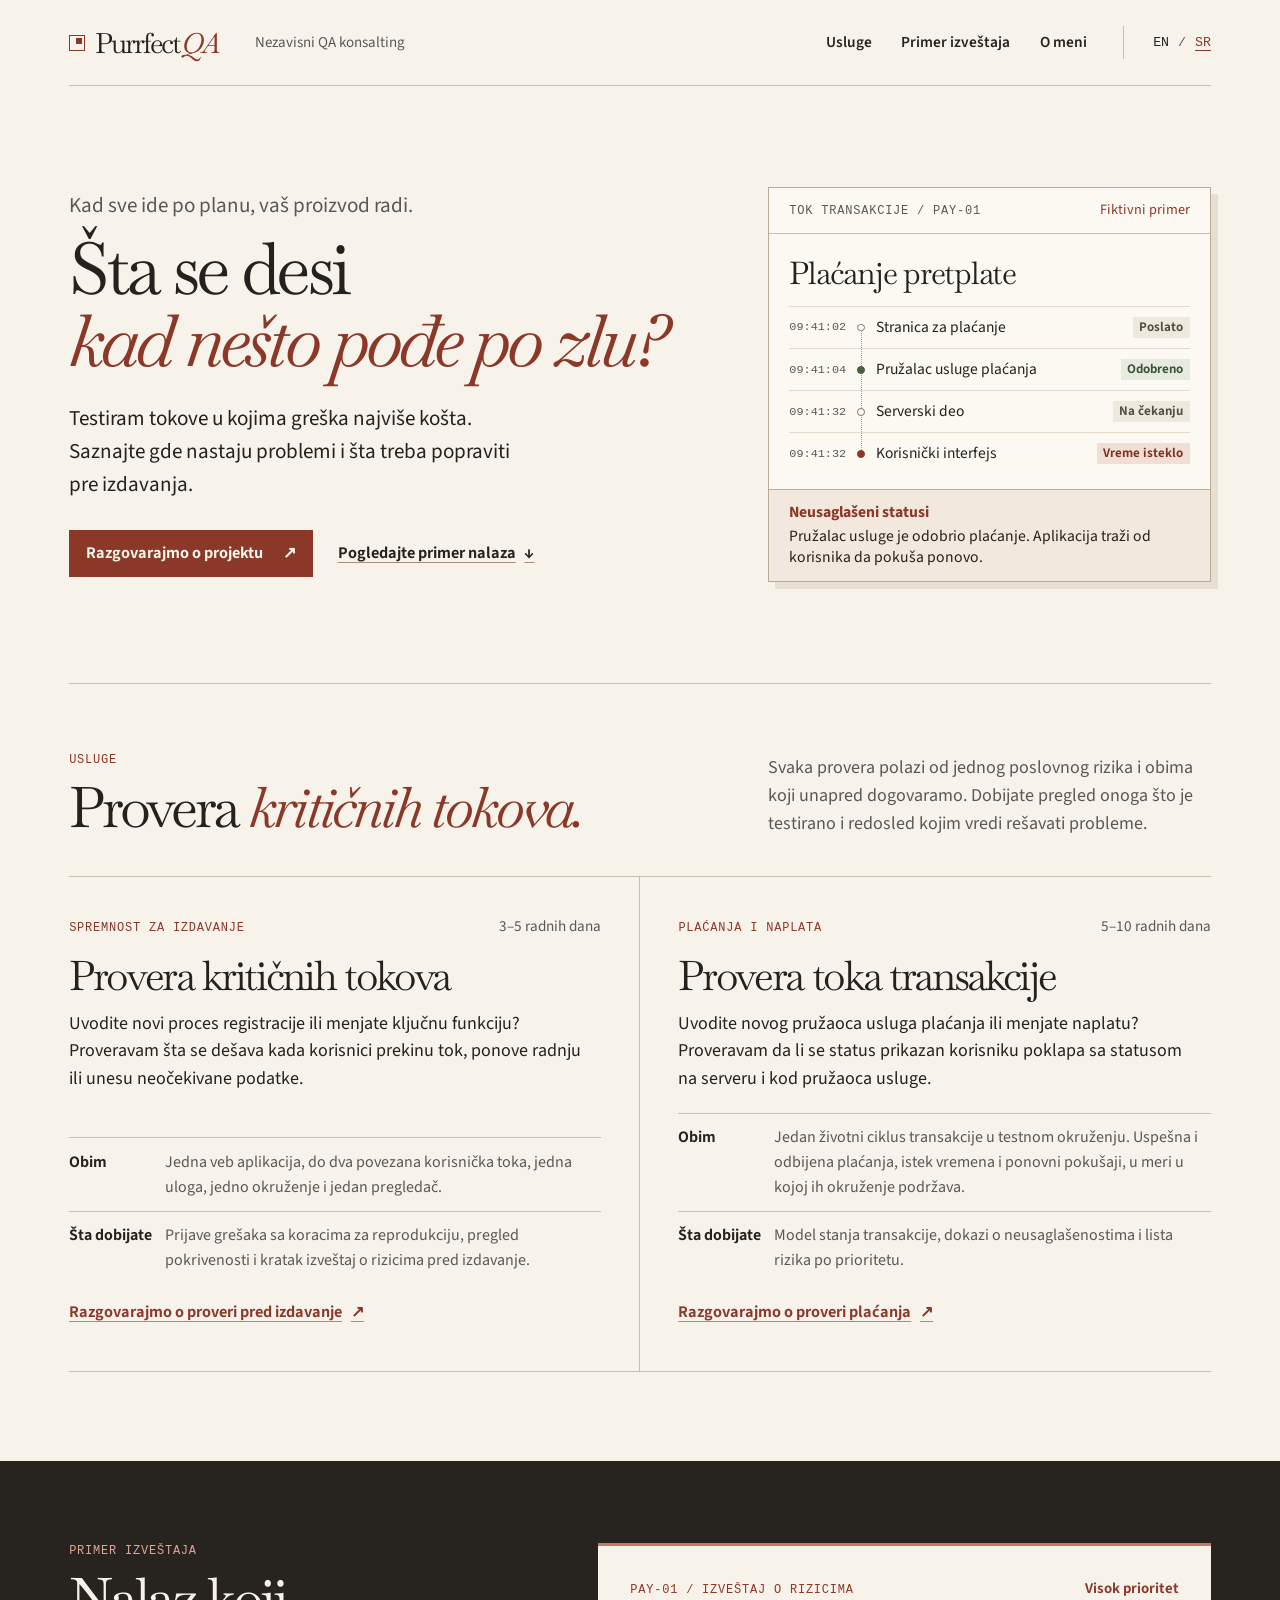
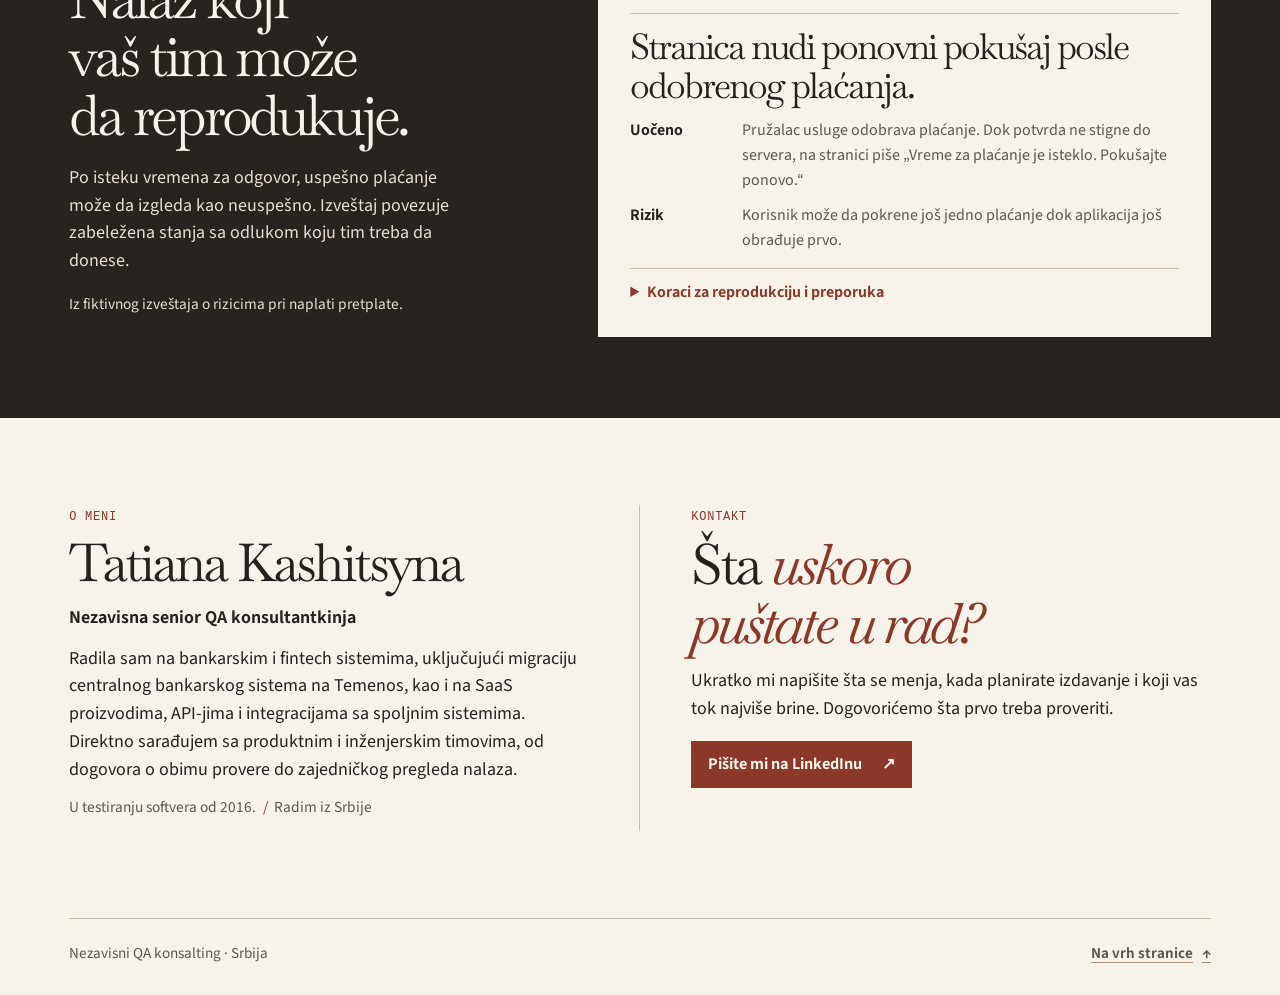
==== sr/index.html @ 5a4dff23 "Launch bilingual Purrfect QA site" ====
<!doctype html>
<html lang="sr-Latn">
<head>
  <meta charset="utf-8">
  <meta name="viewport" content="width=device-width, initial-scale=1">
  <meta name="description" content="Nezavisno testiranje veb aplikacija, plaćanja i integracija. Revizija kritičnih tokova i provera transakcija pred izdavanje.">
  <meta name="theme-color" content="#f7f3ea">
  <title>Purrfect QA — Nezavisni QA konsalting | Tatiana Kashitsyna</title>
  <link rel="canonical" href="https://purrfectqa.github.io/sr/">
  <link rel="alternate" hreflang="en" href="https://purrfectqa.github.io/">
  <link rel="alternate" hreflang="sr-Latn" href="https://purrfectqa.github.io/sr/">
  <link rel="alternate" hreflang="x-default" href="https://purrfectqa.github.io/">
  <meta property="og:type" content="website">
  <meta property="og:site_name" content="Purrfect QA">
  <meta property="og:title" content="Purrfect QA — Nezavisni QA konsalting | Tatiana Kashitsyna">
  <meta property="og:description" content="Nezavisno testiranje veb aplikacija, plaćanja i integracija. Revizija kritičnih tokova i provera transakcija pred izdavanje.">
  <meta property="og:url" content="https://purrfectqa.github.io/sr/">
  <meta property="og:image" content="https://purrfectqa.github.io/assets/share-sr.png">
  <meta property="og:image:width" content="1200">
  <meta property="og:image:height" content="630">
  <meta property="og:image:alt" content="Purrfect QA i primer toka transakcije">
  <link rel="icon" href="../assets/favicon.png" type="image/png">
  <link rel="stylesheet" href="../assets/site.css">
</head>
<body id="top">
  <a class="skip-link" href="#main">Pređi na sadržaj</a>
  <header class="site-header frame">
    <a class="brand" href="../"><span class="mark" aria-hidden="true"></span>Purrfect<span class="wordmark-qa">QA</span></a>
    <p class="header-tag">Nezavisni QA konsalting</p>
    <nav class="main-nav" aria-label="Glavna navigacija">
      <a href="#services">Usluge</a>
      <a href="#sample">Primer izveštaja</a>
      <a href="#about">O meni</a>
    </nav>
    <nav class="languages" aria-label="Jezik">
      <a href="../" hreflang="en" lang="en" aria-label="English">EN</a>
      <span aria-hidden="true">/</span>
      <a href="./" hreflang="sr-Latn" lang="sr-Latn" aria-label="Srpski" aria-current="page">SR</a>
    </nav>
  </header>

  <main id="main">
    <section class="hero frame" aria-labelledby="hero-title">
      <div class="hero-copy">
        <p class="hero-lead">Kad sve ide po planu, vaš proizvod radi.</p>
        <h1 id="hero-title">Šta se desi <em>kad nešto pođe po&nbsp;zlu?</em></h1>
        <p class="hero-intro">Testiram tokove u kojima greška najviše košta. Saznajte gde nastaju problemi i šta treba popraviti pre izdavanja.</p>
        <div class="hero-actions">
          <a class="button" href="#contact">Razgovarajmo o projektu <span aria-hidden="true">↗</span></a>
          <a class="text-link" href="#sample">Pogledajte primer nalaza <span aria-hidden="true">↓</span></a>
        </div>
      </div>
      <figure class="trace">
        <figcaption class="trace-cap">
          <span class="eyebrow">Tok transakcije <span aria-hidden="true">/</span> PAY-01</span>
          <span class="trace-demo">Fiktivni primer</span>
        </figcaption>
        <div class="trace-body">
          <p class="trace-title">Plaćanje pretplate</p>
          <ol class="trace-events">
            <li>
              <time>09:41:02</time>
              <span class="trace-dot neutral" aria-hidden="true"></span>
              <span class="trace-actor">Stranica za plaćanje</span>
              <span class="trace-status neutral">Poslato</span>
            </li>
            <li>
              <time>09:41:04</time>
              <span class="trace-dot settled" aria-hidden="true"></span>
              <span class="trace-actor">Pružalac usluge plaćanja</span>
              <span class="trace-status settled">Odobreno</span>
            </li>
            <li>
              <time>09:41:32</time>
              <span class="trace-dot neutral" aria-hidden="true"></span>
              <span class="trace-actor">Serverski deo</span>
              <span class="trace-status neutral">Na čekanju</span>
            </li>
            <li>
              <time>09:41:32</time>
              <span class="trace-dot flagged" aria-hidden="true"></span>
              <span class="trace-actor">Korisnički interfejs</span>
              <span class="trace-status flagged">Vreme isteklo</span>
            </li>
          </ol>
        </div>
        <div class="trace-result">
          <strong>Neusaglašeni statusi</strong>
          <span>Pružalac usluge je odobrio plaćanje. Aplikacija traži od korisnika da pokuša ponovo.</span>
        </div>
      </figure>
    </section>

    <section class="services frame" id="services" aria-labelledby="services-title">
      <div class="section-opening">
        <div>
          <p class="eyebrow">Usluge</p>
          <h2 id="services-title">Provera <em>kritičnih tokova.</em></h2>
        </div>
        <p>Svaka provera polazi od jednog poslovnog rizika i obima koji unapred dogovaramo. Dobijate pregled onoga što je testirano i redosled kojim vredi rešavati probleme.</p>
      </div>
      <div class="offers">
        <article class="offer">
          <div class="offer-meta">
            <span class="eyebrow">Spremnost za izdavanje</span>
            <span class="turnaround">3–5 radnih dana</span>
          </div>
          <h3>Provera kritičnih tokova</h3>
          <p class="offer-lead">Uvodite novi proces registracije ili menjate ključnu funkciju? Proveravam šta se dešava kada korisnici prekinu tok, ponove radnju ili unesu neočekivane podatke.</p>
          <dl>
            <div><dt>Obim</dt><dd>Jedna veb aplikacija, do dva povezana korisnička toka, jedna uloga, jedno okruženje i jedan pregledač.</dd></div>
            <div><dt>Šta dobijate</dt><dd>Prijave grešaka sa koracima za reprodukciju, pregled pokrivenosti i kratak izveštaj o rizicima pred izdavanje.</dd></div>
          </dl>
          <a class="text-link" href="#contact">Razgovarajmo o proveri pred izdavanje <span aria-hidden="true">↗</span></a>
        </article>
        <article class="offer">
          <div class="offer-meta">
            <span class="eyebrow">Plaćanja i naplata</span>
            <span class="turnaround">5–10 radnih dana</span>
          </div>
          <h3>Provera toka transakcije</h3>
          <p class="offer-lead">Uvodite novog pružaoca usluga plaćanja ili menjate naplatu? Proveravam da li se status prikazan korisniku poklapa sa statusom na serveru i kod pružaoca usluge.</p>
          <dl>
            <div><dt>Obim</dt><dd>Jedan životni ciklus transakcije u testnom okruženju. Uspešna i odbijena plaćanja, istek vremena i ponovni pokušaji, u meri u kojoj ih okruženje podržava.</dd></div>
            <div><dt>Šta dobijate</dt><dd>Model stanja transakcije, dokazi o neusaglašenostima i lista rizika po prioritetu.</dd></div>
          </dl>
          <a class="text-link" href="#contact">Razgovarajmo o proveri plaćanja <span aria-hidden="true">↗</span></a>
        </article>
      </div>
    </section>

    <section class="sample" id="sample" aria-labelledby="sample-title">
      <div class="sample-grid frame">
        <div class="sample-copy">
          <p class="eyebrow">Primer izveštaja</p>
          <h2 id="sample-title">Nalaz koji vaš tim može da reprodukuje.</h2>
          <p>Po isteku vremena za odgovor, uspešno plaćanje može da izgleda kao neuspešno. Izveštaj povezuje zabeležena stanja sa odlukom koju tim treba da donese.</p>
          <p class="sample-note">Iz fiktivnog izveštaja o rizicima pri naplati pretplate.</p>
        </div>
        <article class="report" aria-labelledby="defect-title">
          <div class="report-meta">
            <span class="eyebrow">PAY-01 <span aria-hidden="true">/</span> Izveštaj o rizicima</span>
            <span class="severity">Visok prioritet</span>
          </div>
          <h3 id="defect-title">Stranica nudi ponovni pokušaj posle odobrenog plaćanja.</h3>
          <dl class="report-facts">
            <div><dt>Uočeno</dt><dd>Pružalac usluge odobrava plaćanje. Dok potvrda ne stigne do servera, na stranici piše „Vreme za plaćanje je isteklo. Pokušajte ponovo.“</dd></div>
            <div><dt>Rizik</dt><dd>Korisnik može da pokrene još jedno plaćanje dok aplikacija još obrađuje prvo.</dd></div>
          </dl>
          <details>
            <summary>Koraci za reprodukciju i preporuka</summary>
            <ol>
              <li>U testnom okruženju pokrenite plaćanje pretplate.</li>
              <li>Simulirajte odobrenje plaćanja i zadržite potvrdu kod pružaoca usluge dok na stranici za plaćanje ne istekne vreme za odgovor.</li>
              <li>Pre nego što potvrda stigne, uporedite status kod pružaoca usluge, status na serveru i poruku na stranici za plaćanje.</li>
            </ol>
            <dl class="report-facts">
              <div><dt>Očekivano ponašanje</dt><dd>Prikažite status „Na čekanju“ dok se ne potvrdi ishod plaćanja. Proverite postojeći pokušaj pre nego što korisniku ponudite novi.</dd></div>
              <div><dt>Granice provere</dt><dd>U ovom primeru provera dvostruke naplate bila je van obima testiranja.</dd></div>
            </dl>
          </details>
        </article>
      </div>
    </section>

    <div class="closing frame">
      <section class="about" id="about" aria-labelledby="about-title">
        <p class="eyebrow">O meni</p>
        <h2 id="about-title">Tatiana Kashitsyna</h2>
        <p class="role">Nezavisna senior QA konsultantkinja</p>
        <p>Radila sam na bankarskim i fintech sistemima, uključujući migraciju centralnog bankarskog sistema na Temenos, kao i na SaaS proizvodima, API-jima i integracijama sa spoljnim sistemima. Direktno sarađujem sa produktnim i inženjerskim timovima, od dogovora o obimu provere do zajedničkog pregleda nalaza.</p>
        <p class="bio-meta">U testiranju softvera od 2016. <span aria-hidden="true">/</span> Radim iz Srbije</p>
      </section>
      <section class="contact" id="contact" aria-labelledby="contact-title">
        <p class="eyebrow">Kontakt</p>
        <h2 id="contact-title">Šta <em>uskoro puštate u rad?</em></h2>
        <p>Ukratko mi napišite šta se menja, kada planirate izdavanje i koji vas tok najviše brine. Dogovorićemo šta prvo treba proveriti.</p>
        <a class="button" href="https://www.linkedin.com/in/panipanda/">Pišite mi na LinkedInu <span aria-hidden="true">↗</span></a>
      </section>
    </div>
  </main>

  <footer class="site-footer frame">
    <span>Nezavisni QA konsalting · Srbija</span>
    <a class="text-link" href="#top">Na vrh stranice <span aria-hidden="true">↑</span></a>
  </footer>
</body>
</html>
---- assets/site.css ----
@font-face {
  font-family: "Baskervville";
  src: url("fonts/baskervville-latin.woff2") format("woff2");
  font-style: normal;
  font-weight: 400;
  font-display: swap;
  unicode-range: U+0000-00FF, U+0131, U+0152-0153, U+02BB-02BC, U+02C6, U+02DA, U+02DC, U+0304, U+0308, U+0329, U+2000-206F, U+20AC, U+2122, U+2191, U+2193, U+2212, U+2215, U+FEFF, U+FFFD;
}

@font-face {
  font-family: "Baskervville";
  src: url("fonts/baskervville-extended.woff2") format("woff2");
  font-style: normal;
  font-weight: 400;
  font-display: swap;
  unicode-range: U+0100-02BA, U+02BD-02C5, U+02C7-02CC, U+02CE-02D7, U+02DD-02FF, U+0304, U+0308, U+0329, U+1D00-1DBF, U+1E00-1E9F, U+1EF2-1EFF, U+2020, U+20A0-20AB, U+20AD-20C4, U+2113, U+2C60-2C7F, U+A720-A7FF;
}

@font-face {
  font-family: "Baskervville";
  src: url("fonts/baskervville-italic-latin.woff2") format("woff2");
  font-style: italic;
  font-weight: 400;
  font-display: swap;
  unicode-range: U+0000-00FF, U+0131, U+0152-0153, U+02BB-02BC, U+02C6, U+02DA, U+02DC, U+0304, U+0308, U+0329, U+2000-206F, U+20AC, U+2122, U+2191, U+2193, U+2212, U+2215, U+FEFF, U+FFFD;
}

@font-face {
  font-family: "Baskervville";
  src: url("fonts/baskervville-italic-extended.woff2") format("woff2");
  font-style: italic;
  font-weight: 400;
  font-display: swap;
  unicode-range: U+0100-02BA, U+02BD-02C5, U+02C7-02CC, U+02CE-02D7, U+02DD-02FF, U+0304, U+0308, U+0329, U+1D00-1DBF, U+1E00-1E9F, U+1EF2-1EFF, U+2020, U+20A0-20AB, U+20AD-20C4, U+2113, U+2C60-2C7F, U+A720-A7FF;
}

@font-face {
  font-family: "Source Sans 3";
  src: url("fonts/source-sans-3-latin.woff2") format("woff2");
  font-style: normal;
  font-weight: 400 700;
  font-display: swap;
  unicode-range: U+0000-00FF, U+0131, U+0152-0153, U+02BB-02BC, U+02C6, U+02DA, U+02DC, U+0304, U+0308, U+0329, U+2000-206F, U+20AC, U+2122, U+2191, U+2193, U+2212, U+2215, U+FEFF, U+FFFD;
}

@font-face {
  font-family: "Source Sans 3";
  src: url("fonts/source-sans-3-extended.woff2") format("woff2");
  font-style: normal;
  font-weight: 400 700;
  font-display: swap;
  unicode-range: U+0100-02BA, U+02BD-02C5, U+02C7-02CC, U+02CE-02D7, U+02DD-02FF, U+0304, U+0308, U+0329, U+1D00-1DBF, U+1E00-1E9F, U+1EF2-1EFF, U+2020, U+20A0-20AB, U+20AD-20C4, U+2113, U+2C60-2C7F, U+A720-A7FF;
}

:root {
  color-scheme: light;
  --paper: #f7f3ea;
  --ink: #25211e;
  --muted: #5e574f;
  --line: #c9bfb0;
  --rust: #8c3829;
  --rust-hover: #6d281d;
  --dark: #27231f;
  --serif: "Baskervville", Georgia, serif;
  --sans: "Source Sans 3", "Segoe UI", sans-serif;
  --mono: Consolas, "Liberation Mono", monospace;
  --gutter: clamp(1.25rem, 5.4vw, 6rem);
}

* { box-sizing: border-box; }

body {
  margin: 0;
  background: var(--paper);
  color: var(--ink);
  font: 1.125rem / 1.54 var(--sans);
}

h1, h2, h3, p, ol, dl, dd, figure { margin: 0; }
a { color: inherit; }
a:focus-visible, summary:focus-visible {
  outline: 2px solid currentColor;
  outline-offset: 4px;
}

::selection {
  background: #e6c2b2;
  color: var(--ink);
}

.frame {
  width: min(calc(100% - 2 * var(--gutter)), 78rem);
  margin-inline: auto;
}

.skip-link {
  position: absolute;
  z-index: 2;
  top: 0.5rem;
  left: 0.5rem;
  padding: 0.5rem 0.85rem;
  background: var(--paper);
  transform: translateY(-150%);
}

.skip-link:focus { transform: translateY(0); }

.site-header {
  min-height: 5.4rem;
  display: flex;
  align-items: center;
  gap: clamp(1rem, 2.8vw, 2.75rem);
  border-bottom: 1px solid var(--line);
}

.brand {
  display: inline-flex;
  align-items: center;
  gap: 0.4rem;
  padding-block: 0.3rem;
  text-decoration: none;
  white-space: nowrap;
  font: 400 1.75rem / 1 var(--serif);
  letter-spacing: -0.065em;
}

.wordmark-qa {
  margin-left: -0.2rem;
  color: var(--rust);
  font-style: italic;
}

.mark {
  width: 1rem;
  height: 1rem;
  margin-right: 0.2rem;
  border: 1px solid var(--rust);
  position: relative;
}

.mark::before {
  content: "";
  position: absolute;
  width: 0.38rem;
  height: 0.38rem;
  top: 0.14rem;
  right: 0.14rem;
  background: var(--rust);
}

.header-tag {
  color: var(--muted);
  font-size: 0.94rem;
  white-space: nowrap;
}

.main-nav, .languages {
  display: flex;
  align-items: center;
  gap: clamp(0.7rem, 2.3vw, 2rem);
  font-size: 0.96rem;
  font-weight: 600;
}

.main-nav { margin-left: auto; }
.main-nav a, .languages a {
  display: inline-block;
  text-decoration: none;
  padding-block: 0.48rem;
}

.main-nav a:hover, .languages a:hover { text-decoration: underline; }
.languages {
  padding-inline-start: clamp(0.75rem, 2.3vw, 2rem);
  border-left: 1px solid var(--line);
  gap: 0.56rem;
  font: 400 0.83rem / 1.3 var(--mono);
}

.languages span { color: var(--muted); }
.languages [aria-current] {
  color: var(--rust);
  text-decoration: underline;
  text-underline-offset: 0.28em;
  text-decoration-thickness: 1px;
}

.hero {
  display: grid;
  grid-template-columns: minmax(0, 1.45fr) minmax(0, 1fr);
  align-items: center;
  gap: clamp(1.75rem, 4.5vw, 4.7rem);
  padding-block: clamp(4.25rem, 7.85vw, 7.75rem);
}

.hero-lead {
  color: var(--muted);
  font-size: clamp(1.05rem, 1.65vw, 1.33rem);
  line-height: 1.3;
  margin-bottom: 0.85rem;
}

h1, h2, h3 {
  font-family: var(--serif);
  font-weight: 400;
  letter-spacing: -0.057em;
}

h1 {
  font-size: clamp(3.4rem, 6.6vw, 6.05rem);
  line-height: 0.99;
}

h1 em { display: block; }
h1 em, h2 em { color: var(--rust); }

[lang="sr-Latn"] h1 {
  font-size: clamp(3.25rem, 5.65vw, 5.2rem);
  text-wrap: balance;
}

.hero-intro {
  max-width: 28rem;
  margin-top: 1.65rem;
  font-size: clamp(1.12rem, 1.65vw, 1.33rem);
}

.hero-actions {
  display: flex;
  align-items: center;
  flex-wrap: wrap;
  gap: 0.65rem 1.55rem;
  margin-top: 1.85rem;
}

.button, .text-link {
  font-size: 1.02rem;
  font-weight: 650;
}

.button {
  display: inline-flex;
  align-items: baseline;
  justify-content: space-between;
  gap: 1.3rem;
  padding: 0.7rem 1.03rem;
  background: var(--rust);
  color: #fff9ef;
  text-decoration: none;
}

.button:hover { background: var(--rust-hover); }
.button:focus-visible { outline-color: var(--rust); }

.text-link {
  display: inline-flex;
  align-items: baseline;
  gap: 0.55rem;
  padding-block: 0.45rem;
  text-underline-offset: 0.24em;
  text-decoration-color: #aa8c7b;
}

.text-link:hover {
  color: var(--rust);
  text-decoration-color: currentColor;
}

.eyebrow {
  color: var(--rust);
  font: 400 0.75rem / 1.42 var(--mono);
  letter-spacing: 0.065em;
  text-transform: uppercase;
}

.trace {
  border: 1px solid #b9aa97;
  background: #fcf9f2;
  box-shadow: 7px 7px 0 #e8dfd0;
}

.trace-cap, .report-meta {
  display: flex;
  justify-content: space-between;
  align-items: baseline;
  gap: 0.6rem;
}

.trace-cap {
  padding: 0.72rem 1.25rem;
  border-bottom: 1px solid var(--line);
}

.trace-cap .eyebrow { color: var(--muted); }
.trace-demo {
  color: var(--rust);
  font-size: 0.89rem;
  text-align: right;
  white-space: nowrap;
}

.trace-body { padding: 1.3rem 1.25rem 0.95rem; }
.trace-title {
  margin-bottom: 0.9rem;
  font: 400 clamp(1.62rem, 2.45vw, 2.2rem) / 1.18 var(--serif);
  letter-spacing: -0.04em;
}

.trace-events { padding: 0; list-style: none; }
.trace-events li {
  position: relative;
  display: grid;
  grid-template-columns: minmax(3.6rem, auto) 0.7rem minmax(0, 1fr) auto;
  align-items: center;
  gap: 0.55rem;
  min-height: 2.63rem;
  border-top: 1px solid #e4dbcc;
  font-size: 0.97rem;
  line-height: 1.15;
}

.trace-events time {
  color: var(--muted);
  font: 400 0.74rem / 1.2 var(--mono);
  font-variant-numeric: tabular-nums;
}

.trace-dot {
  z-index: 1;
  justify-self: center;
  width: 0.49rem;
  height: 0.49rem;
  border: 1px solid #83766a;
  background: #fcf9f2;
  border-radius: 50%;
}

.trace-events li:not(:last-child)::after {
  content: "";
  position: absolute;
  top: 50%;
  left: 4.5rem;
  height: calc(100% + 1px);
  border-left: 1px dotted #a39789;
}

.trace-dot.settled { border-color: #466240; background: #466240; }
.trace-dot.flagged { border-color: var(--rust); background: var(--rust); }

.trace-status {
  padding: 0.18rem 0.4rem;
  background: #eee9dd;
  color: #534a41;
  font-size: 0.82rem;
  font-weight: 650;
  white-space: nowrap;
}

.trace-status.settled { background: #e6ebdf; color: #3a5136; }
.trace-status.flagged { background: #f1dfd5; color: #7c2f24; }

.trace-result {
  display: grid;
  gap: 0.18rem;
  padding: 0.72rem 1.25rem 0.8rem;
  border-top: 1px solid #cba79a;
  background: #f3e8dd;
  font-size: 0.98rem;
  line-height: 1.35;
}

.trace-result strong { color: var(--rust); }

.services {
  border-top: 1px solid var(--line);
  padding-block: clamp(2.4rem, 5.35vw, 5rem) clamp(3.5rem, 7vw, 6.25rem);
}

.section-opening {
  display: grid;
  grid-template-columns: minmax(0, 1.45fr) minmax(0, 1fr);
  align-items: end;
  column-gap: clamp(1.75rem, 4.5vw, 4.7rem);
  row-gap: 0.9rem;
  margin-bottom: clamp(1.65rem, 3vw, 2.85rem);
}

.section-opening h2, .sample h2, .closing h2 {
  margin-top: 0.6rem;
  font-size: clamp(2.55rem, 4.4vw, 4.6rem);
  line-height: 1.04;
}

.section-opening > p {
  max-width: 28rem;
  color: var(--muted);
}

.offers {
  display: grid;
  grid-template-columns: repeat(2, minmax(0, 1fr));
  border-block: 1px solid var(--line);
}

.offer {
  display: flex;
  flex-direction: column;
  align-items: flex-start;
  padding: clamp(1.25rem, 3vw, 2.5rem);
}

.offer:first-child {
  padding-inline-start: 0;
  border-right: 1px solid var(--line);
}
.offer:last-child { padding-inline-end: 0; }

.offer-meta {
  width: 100%;
  display: flex;
  justify-content: space-between;
  align-items: baseline;
  flex-wrap: wrap;
  gap: 0.35rem 1rem;
}

.turnaround {
  color: var(--muted);
  font-size: 0.95rem;
}

.offer h3 {
  font-size: clamp(1.95rem, 3.2vw, 3.3rem);
  line-height: 1.1;
  margin-block: 0.88rem 0.75rem;
}

.offer-lead {
  max-width: 32rem;
  margin-bottom: 1.25rem;
}

.offer dl {
  width: 100%;
  margin-top: auto;
}

.offer dl div {
  display: grid;
  grid-template-columns: 5.3rem minmax(0, 1fr);
  align-items: baseline;
  gap: 0.7rem;
  padding-block: 0.72rem;
  border-top: 1px solid var(--line);
  font-size: 1rem;
}

dt { font-weight: 650; }
dd { color: var(--muted); }
.offer > .text-link {
  margin-top: 0.55rem;
  color: var(--rust);
}

.sample {
  padding-block: clamp(3rem, 6.4vw, 6.2rem);
  background: var(--dark);
  color: var(--paper);
}

.sample-grid {
  display: grid;
  grid-template-columns: minmax(0, 0.96fr) minmax(0, 1.3fr);
  gap: clamp(1.7rem, 6vw, 6rem);
}

.sample h2, h1 em { text-wrap: balance; }
.sample-copy .eyebrow { color: #dfa694; }
.sample-copy > p:not(.eyebrow) {
  max-width: 24rem;
  margin-top: 1.15rem;
  color: #e7ded1;
}

.sample-copy .sample-note {
  font-size: 0.96rem;
  color: #c6b8a8;
}

.report {
  min-width: 0;
  padding: clamp(1rem, 2.6vw, 2rem);
  background: var(--paper);
  color: var(--ink);
  border-top: 3px solid #c47b63;
}

.report-meta {
  flex-wrap: wrap;
  padding-bottom: 0.75rem;
  border-bottom: 1px solid var(--line);
}

.severity {
  color: var(--rust);
  font-weight: 650;
  font-size: 0.93rem;
  white-space: nowrap;
}

.report h3 {
  margin-block: 0.8rem;
  font-size: clamp(1.71rem, 2.8vw, 2.65rem);
  line-height: 1.1;
}

.report-facts {
  display: grid;
  gap: 0.68rem;
  font-size: 1rem;
}

.report-facts div {
  display: grid;
  grid-template-columns: minmax(4.8rem, 0.23fr) minmax(0, 1fr);
  gap: 0.7rem;
}

.report details {
  border-top: 1px solid var(--line);
  margin-top: 1rem;
  font-size: 1rem;
}

.report summary {
  padding-top: 0.65rem;
  color: var(--rust);
  font-weight: 650;
  cursor: pointer;
}

.report summary:hover { text-decoration: underline; }
.report details ol {
  margin-block: 0.8rem 1rem;
  padding-left: 1.25rem;
  color: var(--muted);
}

.report details li + li { margin-top: 0.35rem; }

.closing {
  display: grid;
  grid-template-columns: repeat(2, minmax(0, 1fr));
  margin-block: clamp(3.2rem, 6.8vw, 6.25rem);
}

.closing section { padding-block: 0.25rem 0.7rem; }

.about {
  border-right: 1px solid var(--line);
  padding-right: clamp(1rem, 4vw, 4rem);
}

.contact { padding-left: clamp(1rem, 4vw, 4rem); }
.about h2 { font-size: clamp(2.45rem, 4.1vw, 4.2rem); }
.contact h2 { text-wrap: balance; }

.closing h2 + p { margin-top: 0.85rem; }
.closing p + p, .closing .button { margin-top: 0.8rem; }
.closing .button { margin-top: 1.15rem; }
.role { font-weight: 650; }
.bio-meta {
  color: var(--muted);
  font-size: 0.96rem;
}

.bio-meta span { margin-inline: 0.22rem; color: var(--rust); }

.site-footer {
  display: flex;
  align-items: baseline;
  justify-content: space-between;
  gap: 0.6rem 1.25rem;
  padding-block: 1rem 1.4rem;
  border-top: 1px solid var(--line);
  color: var(--muted);
  font-size: 0.95rem;
}

.site-footer .text-link { font-size: inherit; }

@media (max-width: 68rem) {
  .section-opening h2 { max-width: 16ch; }
}

@media (max-width: 55rem) {
  .header-tag { display: none; }
  .hero { grid-template-columns: 1fr; padding-top: 3.8rem; }
  .hero-copy h1 { font-size: clamp(3.45rem, 9.75vw, 5.5rem); }
  [lang="sr-Latn"] .hero-copy h1 { font-size: clamp(3.15rem, 8.35vw, 5rem); text-wrap: initial; }
  .hero-intro { max-width: 32rem; }
  .trace { max-width: 38rem; }
  .section-opening { grid-template-columns: 1fr; }
  .section-opening h2 { max-width: none; }
  .sample-grid { grid-template-columns: 1fr; }

  .sample-copy > p:not(.eyebrow) { max-width: 36rem; }
}

@media (max-width: 37rem) {
  .site-header {
    display: grid;
    grid-template-columns: minmax(0, 1fr) auto;
    column-gap: 1.2rem;
    row-gap: 0.35rem;
    padding-block: 0.85rem 0.55rem;
  }

  .brand { grid-area: 1 / 1; justify-self: start; }
  .languages { grid-area: 1 / 2; }
  .main-nav {
    grid-area: 2 / 1 / auto / span 2;
    margin-left: 0;
    gap: 0.35rem 1.35rem;
    flex-wrap: wrap;
  }

  .hero { padding-block: 2.9rem 3rem; gap: 2.45rem; }
  .hero-intro { margin-top: 1.1rem; }
  .hero-actions { margin-top: 1.15rem; }
  .trace { box-shadow: 4px 4px 0 #e8dfd0; }
  .trace-cap, .trace-body, .trace-result { padding-inline: 0.72rem; }
  .trace-events li {
    grid-template-columns: 3.15rem 0.5rem minmax(0, 1fr) auto;
    gap: 0.4rem;
    font-size: 0.92rem;
  }
  .trace-events li:not(:last-child)::after { left: 3.8rem; }
  .trace-events time { font-size: 0.67rem; }
  .trace-status { padding-inline: 0.29rem; }
  .trace-cap .eyebrow { letter-spacing: 0.015em; }
  .trace-demo { font-size: 0.82rem; }

  .offers, .closing { grid-template-columns: 1fr; }

  .offer, .offer:first-child {
    border-right: none;
    padding-inline: 0;
  }

  .offer + .offer { border-top: 1px solid var(--line); }
  .closing .about {
    padding: 0 0 1.6rem;
    border-right: none;
    border-bottom: 1px solid var(--line);
  }
  .closing .contact { padding: 1.6rem 0 0; }
}

@media (max-width: 23rem) {
  h1#hero-title { font-size: 2.95rem; }
  .trace-events li { gap: 0.24rem; }
  .trace-events li:not(:last-child)::after { left: 3.64rem; }
  .report-facts div { grid-template-columns: 1fr; gap: 0; }
}
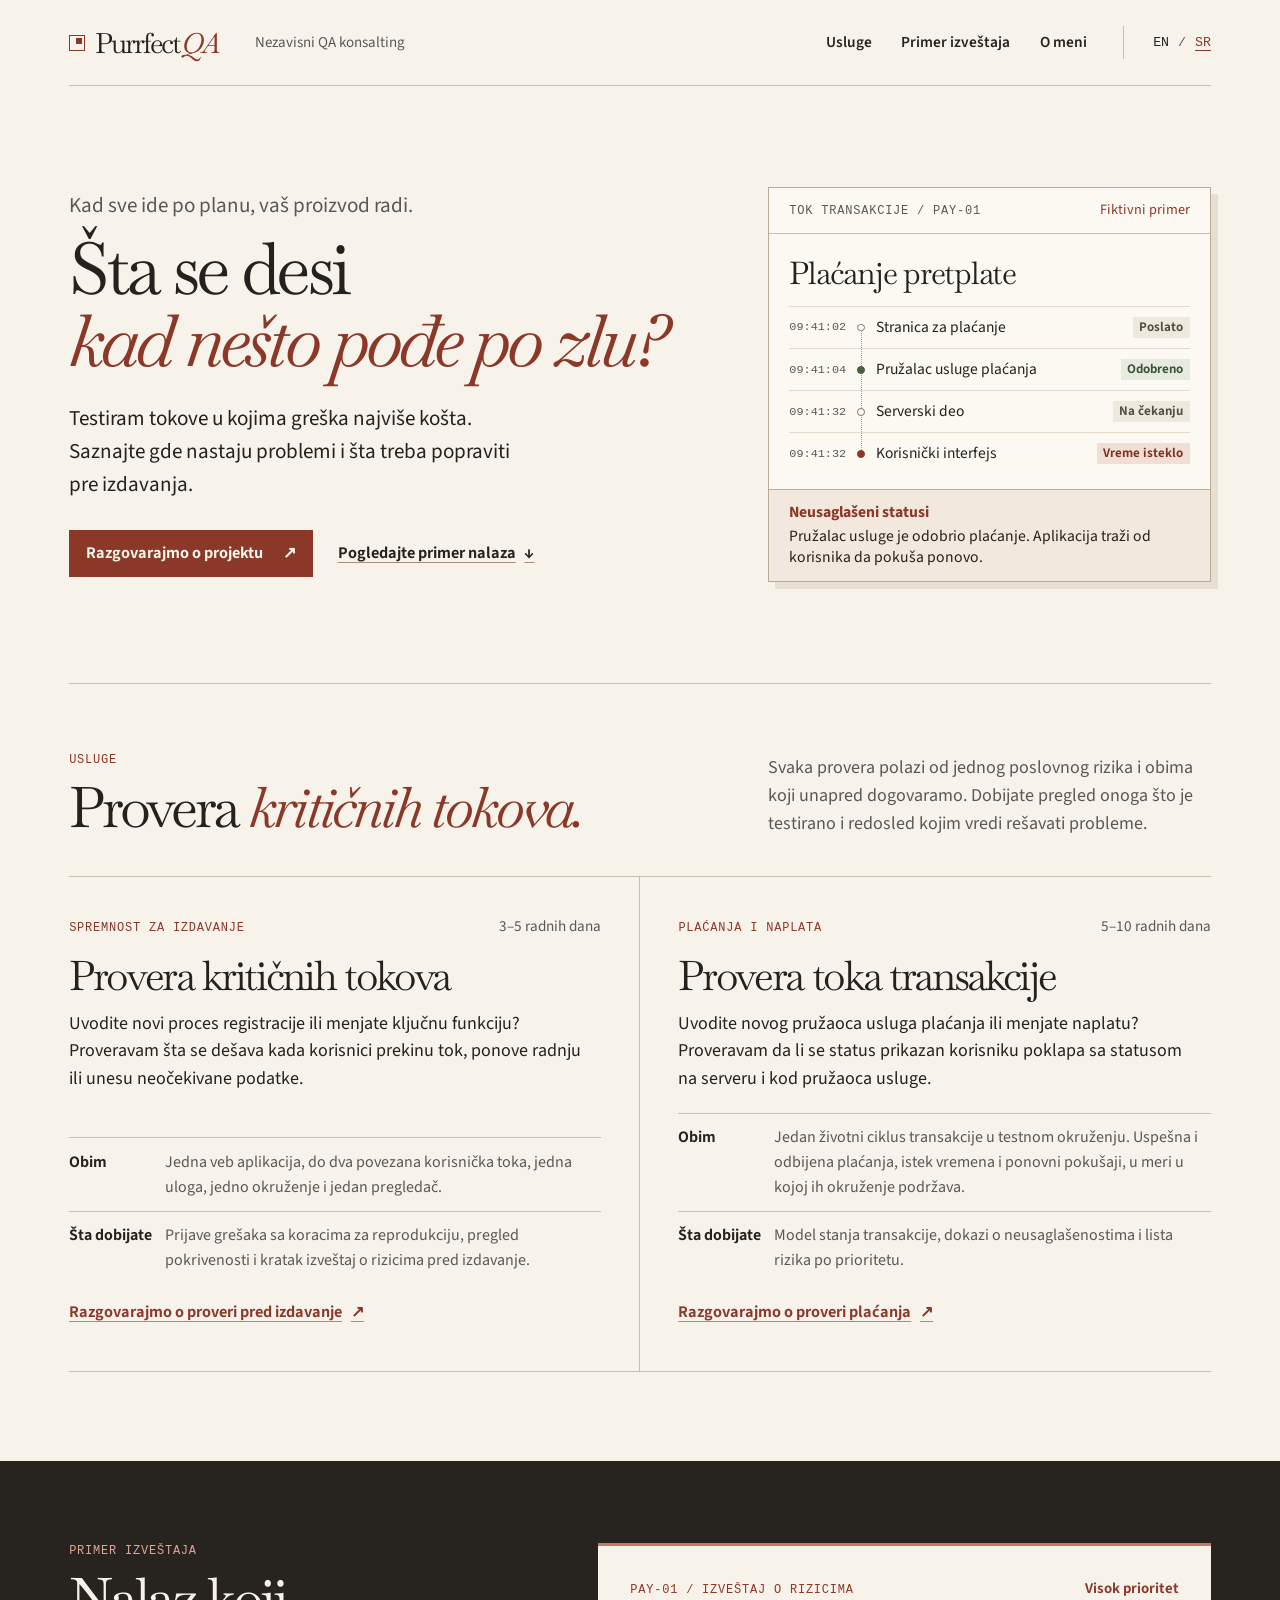
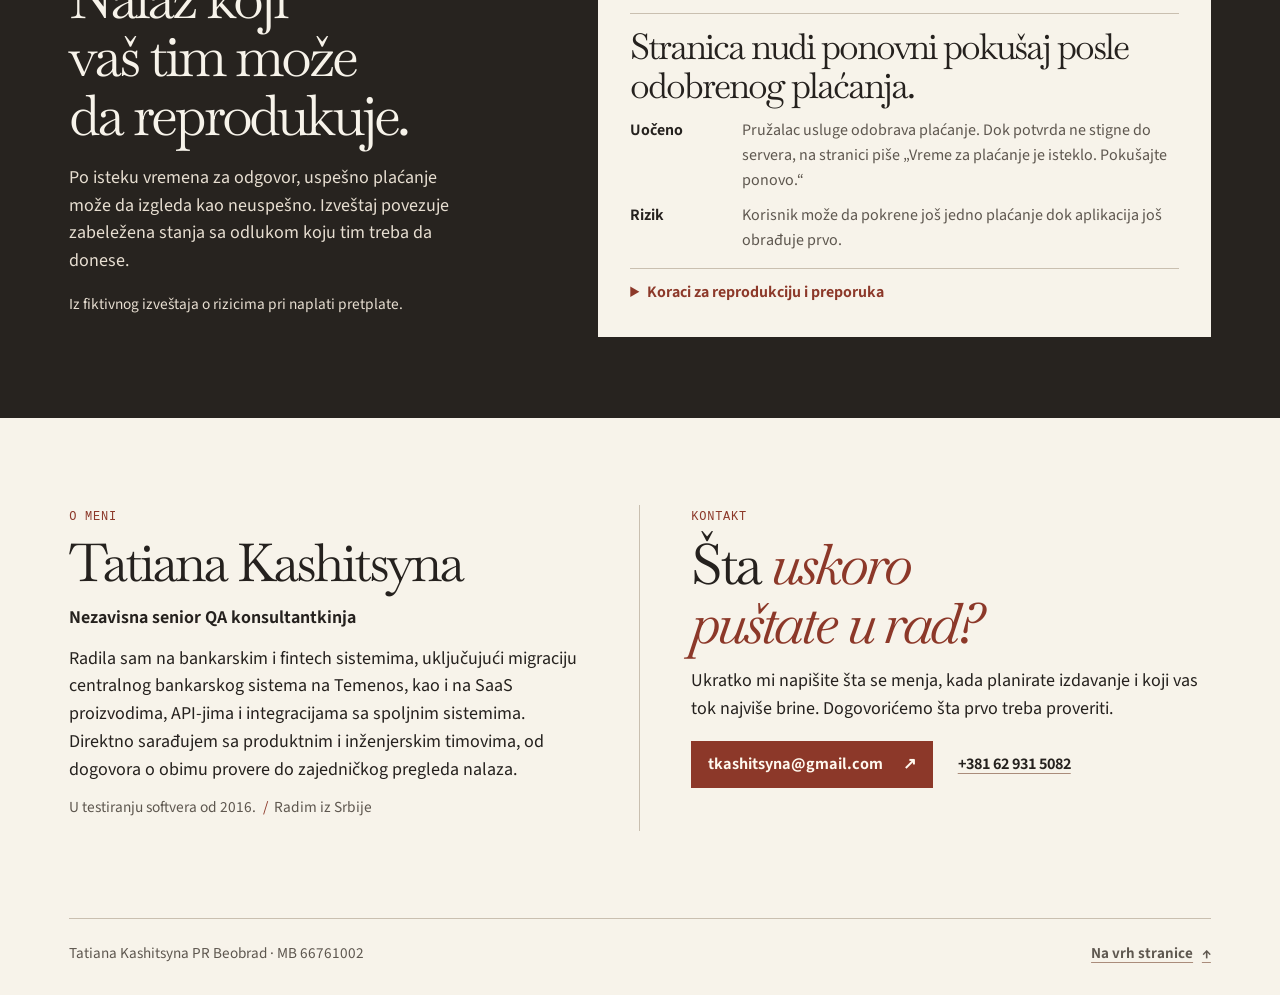
==== commit 8baf6f1e: "Add direct contact details and business registration" ====
--- a/sr/index.html
+++ b/sr/index.html
@@ -175,13 +175,16 @@
         <p class="eyebrow">Kontakt</p>
         <h2 id="contact-title">Šta <em>uskoro puštate u rad?</em></h2>
         <p>Ukratko mi napišite šta se menja, kada planirate izdavanje i koji vas tok najviše brine. Dogovorićemo šta prvo treba proveriti.</p>
-        <a class="button" href="https://www.linkedin.com/in/panipanda/">Pišite mi na LinkedInu <span aria-hidden="true">↗</span></a>
+        <div class="contact-links">
+          <a class="button" href="mailto:tkashitsyna@gmail.com">tkashitsyna@gmail.com <span aria-hidden="true">↗</span></a>
+          <a class="text-link" href="tel:+381629315082">+381 62 931 5082</a>
+        </div>
       </section>
     </div>
   </main>
 
   <footer class="site-footer frame">
-    <span>Nezavisni QA konsalting · Srbija</span>
+    <span>Tatiana Kashitsyna PR Beobrad · MB 66761002</span>
     <a class="text-link" href="#top">Na vrh stranice <span aria-hidden="true">↑</span></a>
   </footer>
 </body>
--- a/assets/site.css
+++ b/assets/site.css
@@ -225,13 +225,14 @@
   font-size: clamp(1.12rem, 1.65vw, 1.33rem);
 }
 
-.hero-actions {
+.hero-actions, .contact-links {
   display: flex;
   align-items: center;
   flex-wrap: wrap;
   gap: 0.65rem 1.55rem;
-  margin-top: 1.85rem;
-}
+}
+
+.hero-actions { margin-top: 1.85rem; }
 
 .button, .text-link {
   font-size: 1.02rem;
@@ -566,8 +567,8 @@
 .contact h2 { text-wrap: balance; }
 
 .closing h2 + p { margin-top: 0.85rem; }
-.closing p + p, .closing .button { margin-top: 0.8rem; }
-.closing .button { margin-top: 1.15rem; }
+.closing p + p { margin-top: 0.8rem; }
+.contact-links { margin-top: 1.15rem; }
 .role { font-weight: 650; }
 .bio-meta {
   color: var(--muted);
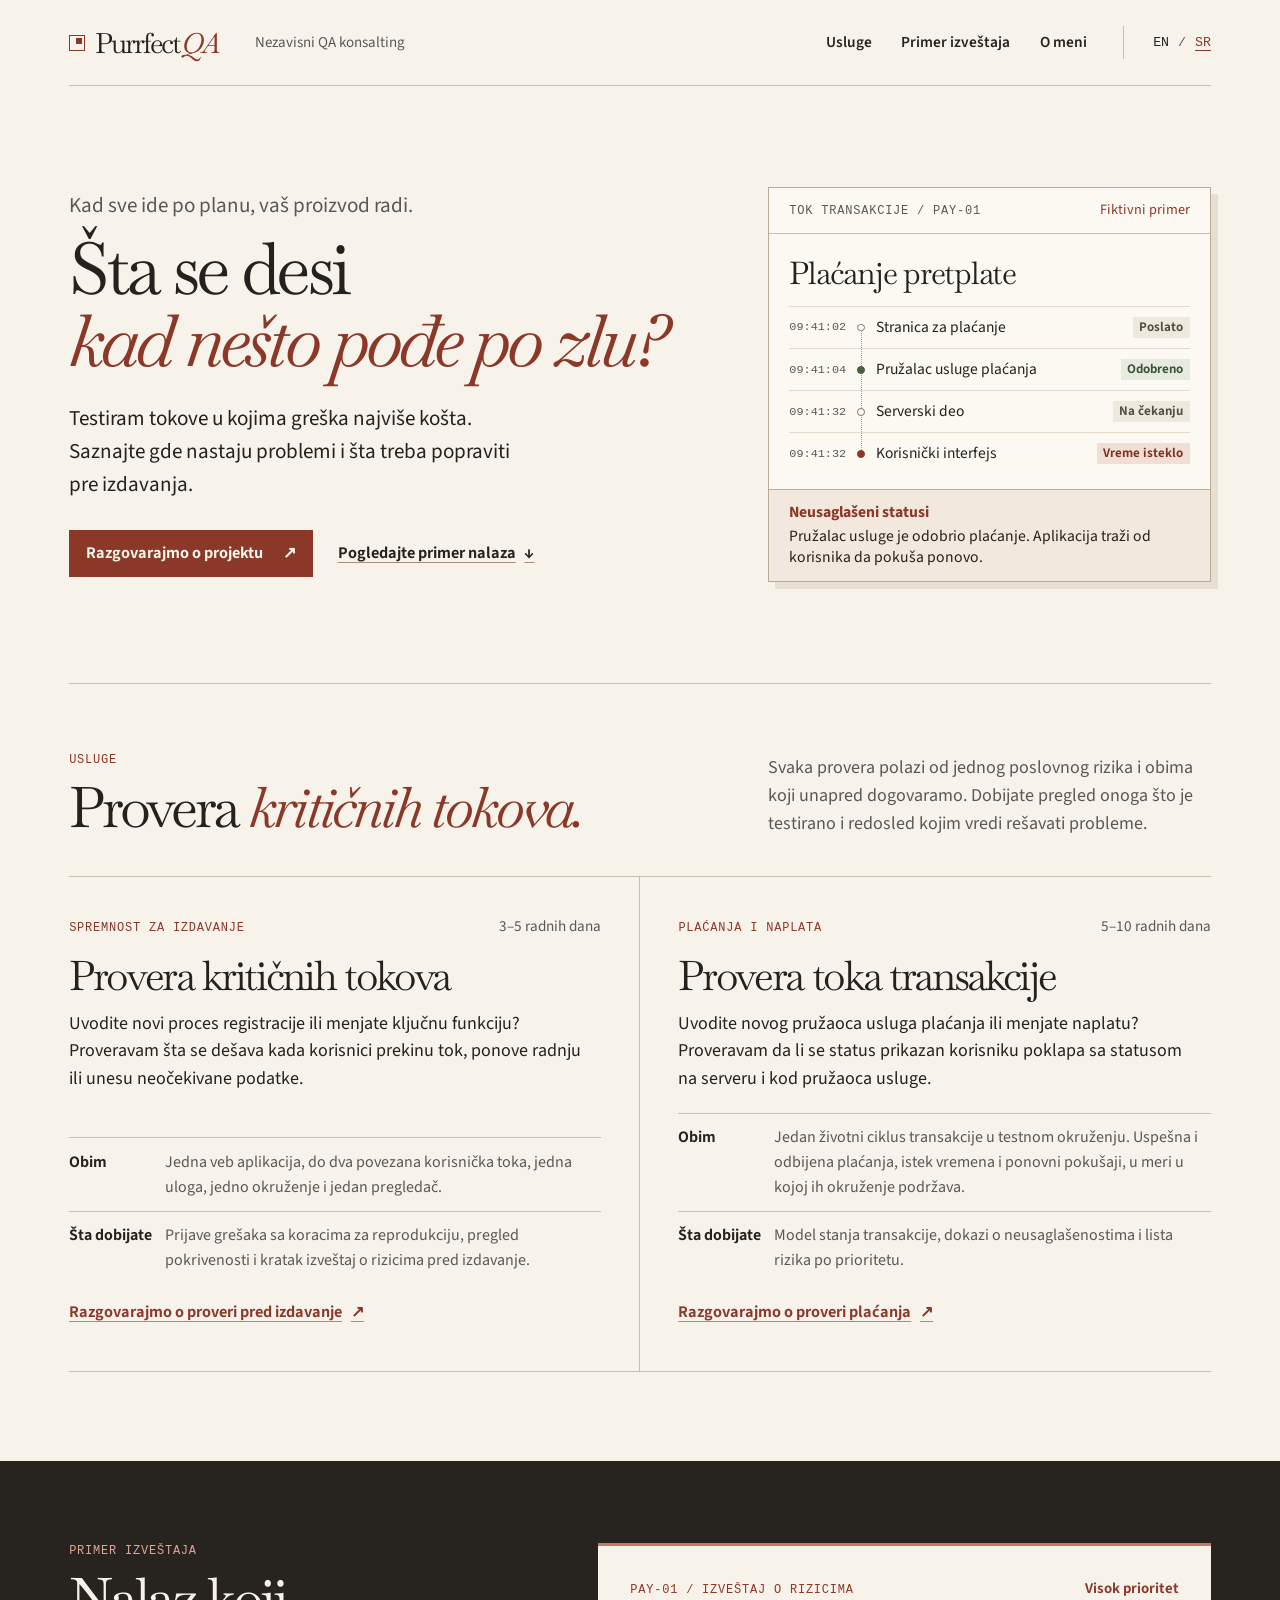
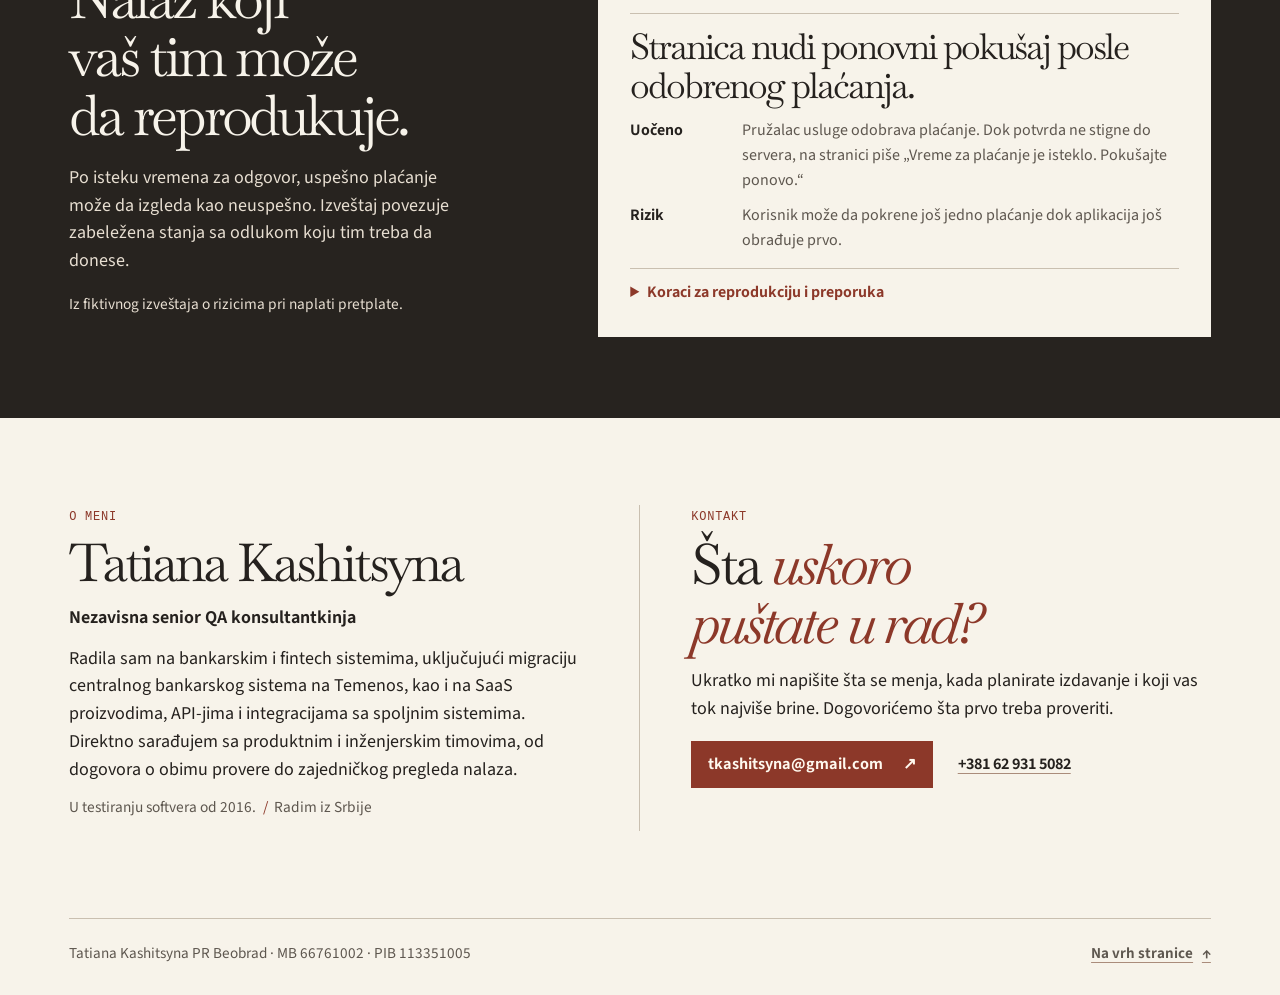
==== commit 39d4429d: "Add PIB registration number to footer" ====
--- a/sr/index.html
+++ b/sr/index.html
@@ -184,7 +184,7 @@
   </main>
 
   <footer class="site-footer frame">
-    <span>Tatiana Kashitsyna PR Beobrad · MB 66761002</span>
+    <span>Tatiana Kashitsyna PR Beobrad · <span class="registration">MB 66761002</span> · <span class="registration">PIB 113351005</span></span>
     <a class="text-link" href="#top">Na vrh stranice <span aria-hidden="true">↑</span></a>
   </footer>
 </body>
--- a/assets/site.css
+++ b/assets/site.css
@@ -589,6 +589,7 @@
 }
 
 .site-footer .text-link { font-size: inherit; }
+.registration { white-space: nowrap; }
 
 @media (max-width: 68rem) {
   .section-opening h2 { max-width: 16ch; }
@@ -656,6 +657,9 @@
     border-bottom: 1px solid var(--line);
   }
   .closing .contact { padding: 1.6rem 0 0; }
+
+  .site-footer { display: grid; gap: 0.15rem; }
+  .site-footer .text-link { justify-self: start; }
 }
 
 @media (max-width: 23rem) {
